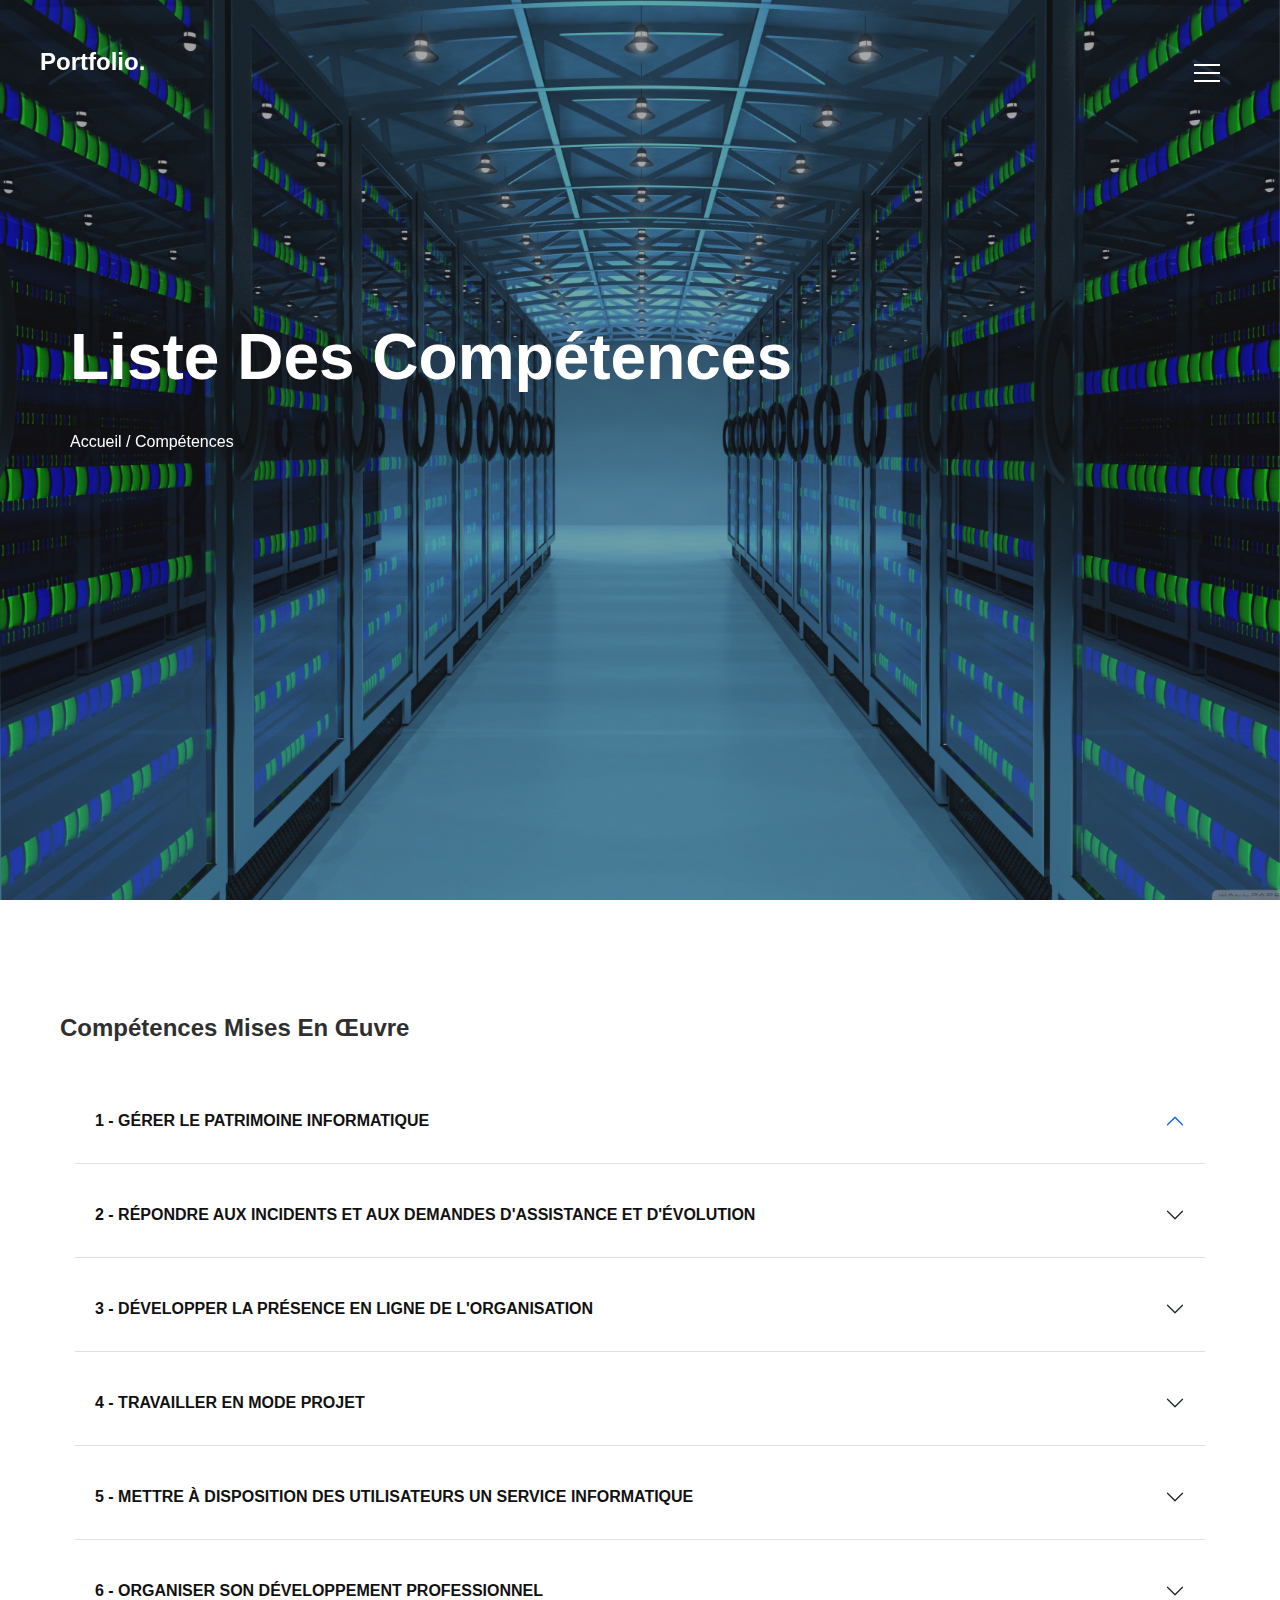
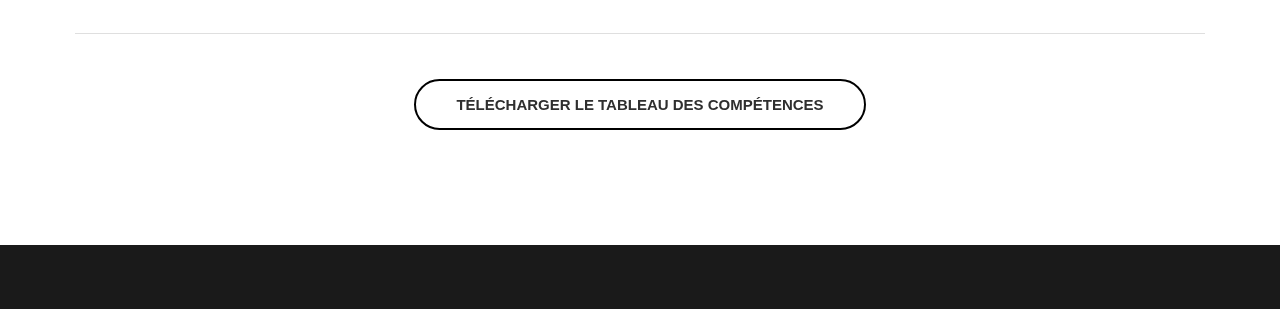
==== competences.html @ 285262eb "dernier ajout" ====
<!DOCTYPE html>
<html>
<head>
	<title>Compétences</title>
	<meta charset="utf-8">
    <meta http-equiv="X-UA-Compatible" content="IE=edge">
    <meta name="viewport" content="width=device-width, initial-scale=1.0">
    <meta name="format-detection" content="telephone=no">
    <meta name="apple-mobile-web-app-capable" content="yes">
    <meta name="author" content="">
    <meta name="keywords" content="">
    <meta name="description" content="">
	
    <link rel="stylesheet" type="text/css" href="css/normalize.css">
	<link rel="stylesheet" type="text/css" href="icomoon/icomoon.css">
	<link rel="stylesheet" type="text/css" href="fonts/fonts.css">
    <link rel="stylesheet" type="text/css" href="css/vendor.css">
    <link rel="stylesheet" type="text/css" href="style.css">
</head>
<body>

<div id="overlayer">
	<span class="loader">
	  <span class="loader-inner"></span>
	</span>
</div>

<div class="nav nav-overlay">
	<div class="nav__content">
		<ul class="nav__list">
			<li class="nav__list-item"><a href="#" class="hover-target">Accueil</a></li>
			<li class="nav__list-item active-nav"><a href="competences.html" class="hover-target">Compétences</a></li>
			<!--<li class="nav__list-item"><a href="blog.html" class="hover-target">Blog</a></li>
			<li class="nav__list-item"><a href="single-post.html" class="hover-target">Single Post</a></li>
			<li class="nav__list-item"><a href="contact.html" class="hover-target">Contact us</a></li>-->
		</ul>
	</div>
</div>

<header id="header">
	<div class="header-wrap" data-aos="fade">
		<div class="main-logo">
			<a href="index.html">Portfolio.</a>
		</div><!--main-logo-->

		<nav id="navbar">
			<input id="menu-toggle" type="checkbox" />
			<label class="menu-btn" for="menu-toggle">
			<span></span>
			</label>
		</nav>	

	</div><!--header-wrap-->
</header>

<section class="hero-section jarallax">	
	<img src="images/serveur_background_accueil.jpg" class="jarallax-img">
	<div class="hero-content padding-xlarge">
		<div class="container">
			<div class="row">
				<div class="col-md-12">			
					<h1 class="page-title">Liste des compétences</h1>
					<div class="breadcrumbs">
						<span class="item"><a href="index.html">Accueil /</a></span>
						<span class="item">Compétences</span>
					</div>
				</div>
			</div>
		</div>
	</div>
</section>


<br>
<br>
<br>

<section>
	<div class="container">
		
		<div class="row">
			<div class="col">
				<h2>Compétences mises en œuvre</h2>
			</div>
		</div>

		
			<div class="col">

				<div class="accordion" id="accordionExample">
				  <div class="accordion-item">
				    <h2 class="accordion-header" id="headingOne">
				      <button class="accordion-button" type="button" data-bs-toggle="collapse" data-bs-target="#collapseOne" aria-expanded="false" aria-controls="collapseOne">
				        1 - Gérer le patrimoine informatique
				      </button>
				    </h2>
				    <div id="collapseOne" class="accordion-collapse collapse" aria-labelledby="headingOne">
				      <div class="accordion-body">
				        <strong>This is the first item's accordion body.</strong> It is shown by default, until the collapse plugin adds the appropriate classes that we use to style each element. These classes control the overall appearance, as well as the showing and hiding via CSS transitions. You can modify any of this with custom CSS or overriding our default variables. It's also worth noting that just about any HTML can go within the <code>.accordion-body</code>, though the transition does limit overflow.
				      </div>
				    </div>
				  </div>



				  <div class="accordion-item">
				    <h2 class="accordion-header" id="headingTwo">
				      <button class="accordion-button collapsed" type="button" data-bs-toggle="collapse" data-bs-target="#collapseTwo" aria-expanded="false" aria-controls="collapseTwo">
				        2 - Répondre aux incidents et aux demandes d'assistance et d'évolution
				      </button>
				    </h2>
				    <div id="collapseTwo" class="accordion-collapse collapse" aria-labelledby="headingTwo">
				      <div class="accordion-body">
				        <strong>This is the second item's accordion body.</strong> It is hidden by default, until the collapse plugin adds the appropriate classes that we use to style each element. These classes control the overall appearance, as well as the showing and hiding via CSS transitions. You can modify any of this with custom CSS or overriding our default variables. It's also worth noting that just about any HTML can go within the <code>.accordion-body</code>, though the transition does limit overflow.
				      </div>
				    </div>
				  </div>



				  <div class="accordion-item">
				    <h2 class="accordion-header" id="headingThree">
				      <button class="accordion-button collapsed" type="button" data-bs-toggle="collapse" data-bs-target="#collapseThree" aria-expanded="false" aria-controls="collapseThree">
				        3 - Développer la présence en ligne de l'organisation
				      </button>
				    </h2>
				    <div id="collapseThree" class="accordion-collapse collapse" aria-labelledby="headingThree">
				      <div class="accordion-body">
				        <strong>This is the third item's accordion body.</strong> It is hidden by default, until the collapse plugin adds the appropriate classes that we use to style each element. These classes control the overall appearance, as well as the showing and hiding via CSS transitions. You can modify any of this with custom CSS or overriding our default variables. It's also worth noting that just about any HTML can go within the <code>.accordion-body</code>, though the transition does limit overflow.
				      </div>
				    </div>
				  </div>


				  <div class="accordion-item">
				    <h2 class="accordion-header" id="headingFour">
				      <button class="accordion-button collapsed" type="button" data-bs-toggle="collapse" data-bs-target="#collapseFour" aria-expanded="false" aria-controls="collapseThree">
				        4 - Travailler en mode projet
				      </button>
				    </h2>
				    <div id="collapseFour" class="accordion-collapse collapse" aria-labelledby="headingFour">
				      <div class="accordion-body">
				        <strong>This is the third item's accordion body.</strong> It is hidden by default, until the collapse plugin adds the appropriate classes that we use to style each element. These classes control the overall appearance, as well as the showing and hiding via CSS transitions. You can modify any of this with custom CSS or overriding our default variables. It's also worth noting that just about any HTML can go within the <code>.accordion-body</code>, though the transition does limit overflow.
				      </div>
				    </div>
				  </div>


				  <div class="accordion-item">
				    <h2 class="accordion-header" id="headingFive">
				      <button class="accordion-button collapsed" type="button" data-bs-toggle="collapse" data-bs-target="#collapseFive" aria-expanded="false" aria-controls="collapseThree">
				        5 - Mettre à disposition des utilisateurs un service informatique
				      </button>
				    </h2>
				    <div id="collapseFive" class="accordion-collapse collapse" aria-labelledby="headingFive">
				      <div class="accordion-body">
				        <strong>This is the third item's accordion body.</strong> It is hidden by default, until the collapse plugin adds the appropriate classes that we use to style each element. These classes control the overall appearance, as well as the showing and hiding via CSS transitions. You can modify any of this with custom CSS or overriding our default variables. It's also worth noting that just about any HTML can go within the <code>.accordion-body</code>, though the transition does limit overflow.
				      </div>
				    </div>
				  </div>


				  <div class="accordion-item">
				    <h2 class="accordion-header" id="headingSix">
				      <button class="accordion-button collapsed" type="button" data-bs-toggle="collapse" data-bs-target="#collapseSix" aria-expanded="false" aria-controls="collapseThree">
				        6 - Organiser son développement professionnel
				      </button>
				    </h2>
				    <div id="collapseSix" class="accordion-collapse collapse" aria-labelledby="headingSix">
				      <div class="accordion-body">
						<img src="images/cv_example.png" id="img_cv">
				        <a href="https://drive.google.com/file/d/1sajQvlNUaDb-8VjccD_Vbi6Smx7QDa6U/view?usp=sharing" class="btn btn-outline-dark" id="bouton">Télécharger mon cv !</a>
					</div>
				    </div>
				  </div>
				  <div class="bouton_dl_tableau">

					<a href="https://drive.google.com/file/d/1rAIfqJoJOE31QlSceVh4FdsAQ4vWt7o1/view?usp=sharing" class="btn btn-outline-dark" id="bouton">Télécharger le Tableau des compétences</a>

				  </div>
				  
				</div>
			</div>	
	</div>
</section>


<br>
<br>
<br>
<br>



<div id="footer-bottom" class="padding-medium no-padding-bottom">

</div>

</div> 

	<script src="js/jquery-1.11.0.min.js"></script>
	<script type="text/javascript" src="js/plugins.js"></script>
	<script type="text/javascript" src="js/script.js"></script>

	</body>
</html>
---- icomoon/icomoon.css ----
@font-face {
  font-family: 'icomoon';
  src:  url('fonts/icomoon.eot?4tbogh');
  src:  url('fonts/icomoon.eot?4tbogh#iefix') format('embedded-opentype'),
    url('fonts/icomoon.ttf?4tbogh') format('truetype'),
    url('fonts/icomoon.woff?4tbogh') format('woff'),
    url('fonts/icomoon.svg?4tbogh#icomoon') format('svg');
  font-weight: normal;
  font-style: normal;
  font-display: block;
}

[class^="icon-"], [class*=" icon-"] {
  /* use !important to prevent issues with browser extensions that change fonts */
  font-family: 'icomoon' !important;
  speak: never;
  font-style: normal;
  font-weight: normal;
  font-variant: normal;
  text-transform: none;
  line-height: 1;

  /* Better Font Rendering =========== */
  -webkit-font-smoothing: antialiased;
  -moz-osx-font-smoothing: grayscale;
}

.icon-twitter:before {
  content: "\f099";
}
.icon-facebook:before {
  content: "\f09a";
}
.icon-facebook-f:before {
  content: "\f09a";
}
.icon-youtube-play:before {
  content: "\f16a";
}
.icon-behance-square:before {
  content: "\f1b5";
}
.icon-pinterest-p:before {
  content: "\f231";
}
.icon-forward:before {
  content: "\e900";
}
.icon-chevron-thin-left:before {
  content: "\e902";
}
.icon-chevron-thin-right:before {
  content: "\e903";
}
.icon-arrow-thin-right:before {
  content: "\e901";
}
.icon-quotes-left:before {
  content: "\e977";
}
.icon-quotes-right:before {
  content: "\e978";
}
---- fonts/fonts.css ----
/*! Generated by Font Squirrel (https://www.fontsquirrel.com) on July 22, 2021 */



@font-face {
    font-family: 'futura';
    src: url('futura_bold_font-webfont.woff2') format('woff2'),
         url('futura_bold_font-webfont.woff') format('woff'),
         url('futura_bold_font-webfont.ttf') format('truetype');
    font-weight: bold;
    font-style: normal;

}




@font-face {
    font-family: 'futura';
    src: url('futura_bold_italic_font-webfont.woff2') format('woff2'),
         url('futura_bold_italic_font-webfont.woff') format('woff'),
         url('futura_bold_italic_font-webfont.ttf') format('truetype');
    font-weight: bold;
    font-style: italic;

}




@font-face {
    font-family: 'futura';
    src: url('futura_book_font-webfont.woff2') format('woff2'),
         url('futura_book_font-webfont.woff') format('woff'),
         url('futura_book_font-webfont.ttf') format('truetype');
    font-weight: normal;
    font-style: normal;

}




@font-face {
    font-family: 'futura';
    src: url('futura_book_italic_font-webfont.woff2') format('woff2'),
         url('futura_book_italic_font-webfont.woff') format('woff'),
         url('futura_book_italic_font-webfont.ttf') format('truetype');
    font-weight: normal;
    font-style: italic;

}




@font-face {
    font-family: 'futura';
    src: url('futura_extra_black_font-webfont.woff2') format('woff2'),
         url('futura_extra_black_font-webfont.woff') format('woff'),
         url('futura_extra_black_font-webfont.ttf') format('truetype');
    font-weight: normal;
    font-style: normal;

}




@font-face {
    font-family: 'futura';
    src: url('futura_heavy_font-webfont.woff2') format('woff2'),
         url('futura_heavy_font-webfont.woff') format('woff'),
         url('futura_heavy_font-webfont.ttf') format('truetype');
    font-weight: normal;
    font-style: normal;

}




@font-face {
    font-family: 'futura';
    src: url('futura_heavy_italic_font-webfont.woff2') format('woff2'),
         url('futura_heavy_italic_font-webfont.woff') format('woff'),
         url('futura_heavy_italic_font-webfont.ttf') format('truetype');
    font-weight: normal;
    font-style: italic;

}




@font-face {
    font-family: 'futura';
    src: url('futura_light_bt-webfont.woff2') format('woff2'),
         url('futura_light_bt-webfont.woff') format('woff'),
         url('futura_light_bt-webfont.ttf') format('truetype');
    font-weight: normal;
    font-style: normal;

}




@font-face {
    font-family: 'futura';
    src: url('futura_light_font-webfont.woff2') format('woff2'),
         url('futura_light_font-webfont.woff') format('woff'),
         url('futura_light_font-webfont.ttf') format('truetype');
    font-weight: normal;
    font-style: normal;

}




@font-face {
    font-family: 'futura';
    src: url('futura_light_italic_font-webfont.woff2') format('woff2'),
         url('futura_light_italic_font-webfont.woff') format('woff'),
         url('futura_light_italic_font-webfont.ttf') format('truetype');
    font-weight: normal;
    font-style: italic;

}




@font-face {
    font-family: 'futura';
    src: url('futura_medium_bt-webfont.woff2') format('woff2'),
         url('futura_medium_bt-webfont.woff') format('woff'),
         url('futura_medium_bt-webfont.ttf') format('truetype');
    font-weight: normal;
    font-style: normal;

}




@font-face {
    font-family: 'futura';
    src: url('futura_medium_condensed_bt-webfont.woff2') format('woff2'),
         url('futura_medium_condensed_bt-webfont.woff') format('woff'),
         url('futura_medium_condensed_bt-webfont.ttf') format('truetype');
    font-weight: normal;
    font-style: normal;

}
---- style.css ----
/*
Theme Name: Portfolio
Theme URI: https://templatesjungle.com/
Author: TemplatesJungle
Author URI: https://templatesjungle.com/
Description: Portfolio is specially designed HTML CSS template.
Version: 1.1
*/

/*--------------------------------------------------------------
This is main CSS file that contains custom style rules used in this template
--------------------------------------------------------------*/

/*------------------------------------*\
    Table of contents
\*------------------------------------*/

/*------------------------------------------------

CSS STRUCTURE:

1. VARIABLES

2. GENERAL TYPOGRAPHY
  2.1 General Styles
  2.2 Floating & Alignment
  2.3 Forms
  2.4 Lists
  2.5 Code
  2.6 Tables
  2.7 Spacing
  2.8 Utilities
  2.9 Misc
  2.10 Buttons
    - Button Sizes
    - Button Shapes
    - Button Color Scheme
    - Button Aligns
  2.11 Images
    - Image Hover Effects
  2.12 Section
    - Hero Section
    - Section Title
    - Section Paddings
    - Section Margins
    - Section Bg Colors
    - Content colors


3. EXTENDED TYPOGRAPHY
  3.1 Blockquote / Pullquote
  3.2 Dropcap
  3.3 Text Highlights

4. CONTENT ELEMENTS
  4.1 Tabs
  4.2 Accordions
  4.3 Member Grid
  4.4 Product Grid

5. BLOG STYLES
  5.1 Blog Single Post
  5.2 About Author
  5.3 Comments List
  5.4 Comments Form

6. Grid Layout

6. SITE STRUCTURE
  6.1 Preloader
  6.2 Header
    - Logo
    - Header Menu
    - Nav Sidebar
  6.3 Billboard
  6.4 About Me Section
  6.5 Portfolio Section
  6.6 Quotation Section
  6.7 Achievement Section
  6.8 Post Grid Section
  6.9 Testimonials Section
  6.10 Footer
    - Footer Top
    - Footer Bottom
  

7. THIRD PARTY COMPONENTS
  7.1 parallax section
  7.2 Blog Page
  7.3 Page Navigation



/*--------------------------------------------------------------
/** 1. VARIABLES
--------------------------------------------------------------*/
:root {
    /* widths for rows and containers
     */
    --header-height       : 160px;
    --header-height-min   : 80px;
}
/* on mobile devices below 600px
 */
@media screen and (max-width: 600px) {
    :root {
        --header-height : 100px;
        --header-height-min   : 80px;
    }
}
/* Theme Colors */
:root {
    --accent-color       : #111;
    --secondary-color    : #C5A992;
    --dark-color         : #2f2f2f;
    --grey-color         : #F8F8F8;
    --heading-color      : #111;
    --body-text-color    : #b0b0b0;
    --light-heading-color   : #fff;
    --light-background-color   : #fff;
    --light-text-color   : #afafaf;
    --bg-text-color      : #f1f1f1;
    --dark-text-color    : #2f2f2f;
}
/* Fonts */
:root {
    --body-font           : "Manrope", sans-serif;
    --heading-font        : 'Montserrat', sans-serif;
    --secondary-font      : "Playfair Display", Georgia, serif;
}


/*----------------------------------------------*/
/* 2 GENERAL TYPOGRAPHY */
/*----------------------------------------------*/

/* 2.1 General Styles
/*----------------------------------------------*/
*, *::before, *::after {
  -webkit-box-sizing: border-box;
  -moz-box-sizing: border-box;
  box-sizing: border-box;
}
html {
  box-sizing: border-box;
}
body {
  font-family: var(--body-font);
  font-size: 16px;
  line-height: 1.8;
  color: var(--body-text-color);
}
body.no-scroll {
    overflow: hidden;
}
a {
  color: var(--accent-color);
  text-decoration: none;
  transition: 0.3s color ease-out;
}
a:hover {
  text-decoration: none;
}
ul, ol {
  margin-top: 0;
  margin-bottom: 10px;
  margin-left: 0;
}
ul ul,
ol ul,
ul ol,
ol ol {
  margin-top: 5px;
  margin-bottom: 0;
}
ul li, ol li {
  margin-bottom: 5px;
  outline: 0;
}
ul li.active a{
  color: #daa556;
}
ul li:last-child,
ol li:last-child {
  margin-bottom: 0;
}
dl {
  margin-top: 0;
  margin-bottom: 2rem;
}
dt,
dd {
  line-height: 1.42857143;
}
dt {
  font-weight: bold;
}
dd {
  margin-left: 0;
}
button, input, select, textarea {
  font-family: inherit;
  font-size: inherit;
  line-height: inherit;
  outline: 0;
}
figure {
  margin: 0;
}
img {
  display: inline-block;
  border: 0;
  max-width: 100%;
  height: auto;
  vertical-align: middle;
}
::selection {
  background: rgba(0,0,0,0.8);
  color: #fff;
  text-shadow: none;
}
::-moz-selection {
  background: rgba(0,0,0,0.8);
  color: #fff;
  text-shadow: none;
}

/* image align */
figure.align-right {
  margin: 30px 0 30px 30px;
}

/* Typography */
/*----------------------------------------------*/

h1, .h1, h2, .h2, h3, .h3, h4, .h4, h5, .h5, h6, .h6 {
  line-height: 1.2;
  color: var(--dark-color);
}
h1.light, .h1, h2.light, .h2, h3.light, .h3, h4.light, .h4, h5.light, .h5, h6.light, .h6 {
  color: #fff;
}
h1, h2, h3 {
  margin: 25px 0;
  text-transform: capitalize;
}
h5, h6 {
  letter-spacing: 1px;
}
h1, .h1 {
  font-size: 2.5em;
  line-height: 1.4;
}
h2, .h2 {
  font-size: 1.5em;
  line-height: 1.4;
}
h3, .h3 {
  font-size: 1.4em;
  line-height: 1.4;
}
h4, .h4 {
  font-size: 1.1em;
  line-height: 1.4;
}
h5, .h5 {
  font-size: .83em;
  line-height: 1.25;
}
h6, .h6 {
  font-size: .67em;
  line-height: 1.1;
}
h1 a, h2 a, h3 a, h4 a, h5 a, h6 a {
  font-weight: inherit;
  color: inherit;
  text-decoration: none;
}
p {
   margin: 0 0 20px 0;
}
p:empty {
  display: none;
}
small {
  font-size: 85%;
}
mark {
  background-color: var(--grey-color);
  padding: 0.28rem;
}
dfn, cite, em, i {
  font-style: italic;
}
code, kbd, var {
  font-size: 14px;
}
code {
  background-color:  var(--grey-color);
}
abbr {
  border-bottom: 0.1px dotted #666;
  cursor: help;
}
::placeholder {
    color: #999;
}

/*----------------------------------------------*/
/* 2.1 Floating & Alignment */
/*----------------------------------------------*/

.align-left {
  float: left;
  text-align: left;
}
.align-right {
  float: right;
  text-align: right;
}
.align-center {
  display: block;
  margin-left: auto;
  margin-right: auto;
  text-align: center;
}
/**::after,*/
.container::after,
.row::after,
.clearfix::after {
  display: block;
  clear: both;
  content: "";
}

/** Text Align
--------------------------------------------------------------*/

.text-left {
  text-align: left;
}
.text-right {
  text-align: right;
}
.text-center {
  text-align: center;
}
.text-justify {
  text-align: justify;
}
.text-nowrap {
  white-space: nowrap;
}
.text-lead {
  font-size: 120%;
  line-height: 1.7em;
}
.text-lead strong {
  font-size: 115%;
  font-weight: 500;
}
.text-muted {
  color: var(--secondary-color);
}
.text-pri {
  color: var(--grey-color);
}
.text-hide {
  font: 0/0 a;
  color: transparent;
  text-shadow: none;
  background-color: transparent;
  border: 0;
}

/*------------------------------------------------
/* 2.3 Forms
–––––––––––––––––––––––––––––––––––––––––––––––––– */
input[type="email"],
input[type="number"],
input[type="search"],
input[type="text"],
input[type="tel"],
input[type="url"],
input[type="password"],
textarea,
select {
  height: 38px;
  padding: 6px 10px; /* The 6px vertically centers text on FF, ignored by Webkit */
  background-color: var(--light-background-color);
  border: 1px solid #D1D1D1;
  border-radius: 4px;
  box-shadow: none;
  box-sizing: border-box; }
/* Removes awkward default styles on some inputs for iOS */
input[type="email"],
input[type="number"],
input[type="search"],
input[type="text"],
input[type="tel"],
input[type="url"],
input[type="password"],
textarea {
  -webkit-appearance: none;
     -moz-appearance: none;
          appearance: none; }
textarea {
  min-height: 65px;
  padding-top: 6px;
  padding-bottom: 6px; }
input[type="email"]:focus,
input[type="number"]:focus,
input[type="search"]:focus,
input[type="text"]:focus,
input[type="tel"]:focus,
input[type="url"]:focus,
input[type="password"]:focus,
textarea:focus,
select:focus {
  border: 1px solid var(--grey-color);
  outline: 0; }
label,
legend {
  display: block;
  margin-bottom: .5rem;
  font-weight: 600; 
}
fieldset {
  padding: 0;
  border-width: 0; 
}
input[type="checkbox"],
input[type="radio"] {
  display: inline; }
label > .label-body {
  display: inline-block;
  margin-left: .5rem;
  font-weight: normal; }

/*------------------------------------------------
/* 2.4 Lists
–––––––––––––––––––––––––––––––––––––––––––––––––– */
ul {
  list-style: circle inside; }
ol {
  list-style: decimal inside; }
ol, ul {
  padding-left: 0;
  margin-top: 0; }
ul ul,
ul ol,
ol ol,
ol ul {
  margin: 1.5rem 0 1.5rem 3rem;
  font-size: 90%; }
li {
  margin-bottom: 1rem; }

/*------------------------------------------------
/* 2.5 Code
–––––––––––––––––––––––––––––––––––––––––––––––––– */
code {
  padding: .2rem .5rem;
  margin: 0 .2rem;
  font-size: 90%;
  white-space: nowrap;
  background: var(--grey-color);
  border: 1px solid var(--grey-color);
  border-radius: 4px; }
pre > code {
  display: block;
  padding: 1rem 1.5rem;
  white-space: pre; }

/*------------------------------------------------
/* 2.6 Tables
–––––––––––––––––––––––––––––––––––––––––––––––––– */
th,
td {
  padding: 12px 15px;
  text-align: left;
  border-bottom: 1px solid var(--grey-color); }
th:first-child,
td:first-child {
  padding-left: 0; }
th:last-child,
td:last-child {
  padding-right: 0; }

/*------------------------------------------------
/* 2.7 Spacing
–––––––––––––––––––––––––––––––––––––––––––––––––– */
button,
.button {
  margin-bottom: 1rem; }
input,
textarea,
select,
fieldset {
  margin-bottom: 1.5rem; }
pre,
blockquote,
dl,
figure,
table,
p,
ul,
ol,
form {
  margin-bottom: 2.5rem; }

/*------------------------------------------------
/* 2.8 Utilities
–––––––––––––––––––––––––––––––––––––––––––––––––– */
.u-full-width {
  width: 100%;
  box-sizing: border-box; 
}
.u-max-full-width {
  max-width: 100%;
  box-sizing: border-box; 
}
.u-pull-right {
  float: right; 
}
.u-pull-left {
  float: left; 
}
.list-icon i {
  margin-right: 10px;
}
.list-unstyled {
  list-style: none;
}
.txt-fx .letter {
  opacity: 0;
}
.text-uppercase {
  text-transform: uppercase;
}
/* display flex utilities */
.d-flex {
  display: -ms-flexbox !important;
  display: flex !important;
}
.justify-content-between {
  -ms-flex-pack: justify !important;
  justify-content: space-between !important;
}
.align-items-center {
  -ms-flex-align: center !important;
  align-items: center !important;
}
.flex-wrap {
  -ms-flex-wrap: wrap !important;
  flex-wrap: wrap !important;
}
/* disable selction in section title */
.noselect {
  -webkit-touch-callout: none; /* iOS Safari */
    -webkit-user-select: none; /* Safari */
     -khtml-user-select: none; /* Konqueror HTML */
       -moz-user-select: none; /* Old versions of Firefox */
        -ms-user-select: none; /* Internet Explorer/Edge */
            user-select: none; /* Non-prefixed version, currently
                                  supported by Chrome, Edge, Opera and Firefox */
}
/*------------------------------------------------
/* 2.9 Misc
–––––––––––––––––––––––––––––––––––––––––––––––––– */
hr {
  margin-top: 3rem;
  margin-bottom: 3.5rem;
  border-width: 0;
  border-top: 1px solid #E1E1E1; }

/*--------------------------------------------------------------
/** 2.10 Buttons
--------------------------------------------------------------*/
a.btn,
input[type="button"],
input[type="submit"],
input[type="reset"],
input[type="file"],
button {
  background-image: none;
  background: var(--accent-color);
  text-decoration: none !important;
  display: inline-block;
  position: relative;
  border: 2px solid transparent;
  border-radius: 0;
  padding: 0.75em 1.5em;
  margin-top: 15px;
  font-size: 15px;
  font-weight: bold;
  line-height: normal;
  text-align: center;
  text-transform: uppercase;
  color: #fff;
  z-index: 1;
  cursor: pointer;
  white-space: nowrap;
  vertical-align: middle;
  -webkit-transition: all 0.3s ease-in;
  transition: all 0.3s ease-in;
  -ms-touch-action: manipulation;
  touch-action: manipulation;
  -webkit-user-select: none;
  -moz-user-select: none;
  -ms-user-select: none;
  user-select: none;
}
.btn:hover,
.btn:focus,
input[type="button"]:focus,
input[type="button"]:hover,
input[type="submit"]:focus,
input[type="submit"]:hover,
input[type="reset"]:focus,
input[type="reset"]:hover,
input[type="file"]:focus,
input[type="file"]:hover,
button:focus,
button:hover {
  text-decoration: none;
  outline: 0;
}
.light .btn:hover {
  color: #fff;
}
.btn:last-child {
  margin-right: 0;
}
.btn:active,
.btn.btn-outline-light:active,
.btn.btn-outline-dark:active,
.btn.btn-outline-accent:active,
input[type="button"]:active,
input[type="submit"]:active,
input[type="reset"]:active,
input[type="file"]:active,
button:active {
  outline: 0;
  background-image: none;
  -webkit-box-shadow: inset 0 1px 3px rgba(0, 0, 0, 0.3);
  box-shadow: inset 0 1px 3px rgba(0, 0, 0, 0.3);
}
.btn.disabled,
.btn[disabled],
fieldset[disabled] .btn {
  cursor: not-allowed;
  opacity: 0.65;
  box-shadow: none;
}
a.btn.disabled,
fieldset[disabled] a.btn {
  pointer-events: none;
}

/* - Button Sizes
------------------------------------------------------------- */
.btn.btn-small {
  padding: 0.325em 1.7em;
  font-size: 0.65em;
}
.btn.btn-medium {
  padding: 0.5em 1.75em;
  font-size: 0.75em;
}
.btn.btn-large {
  padding: 1em 2.5em;
}
.btn.btn-xlarge {
  padding: 1.5em 2.7em;
  font-size: 0.9em;
}
.btn.btn-image {
  background-color: transparent;
  padding: 0;
  max-height: 50px;
}
.btn.btn-image img {
  max-height: 50px;
}

/* - Button Shapes
------------------------------------------------------------- */
.btn.btn-rounded,
.btn.btn-rounded::after {
  border-radius: 4px;
}
.btn.btn-pill,
.btn.btn-pill::after {
  border-radius: 2em;
}
/* button outline */
.btn.btn-outline-dark,
.btn.btn-outline-light,
.btn.btn-outline-accent {
  background: transparent;
  text-shadow: none;
  box-shadow: none;
}
.btn.btn-outline-dark:hover::after,
.btn.btn-outline-light:hover::after {
  background-color: transparent;
}
.btn.btn-outline-dark {
  border-color: rgba(0,0,0,1);
  color: var(--dark-color);
}
.btn.btn-outline-dark:hover {
  background: var(--dark-color);
  border-color: var(--dark-color);
  color: #fff;
}
.btn.btn-outline-light {
  border-color: rgba(255,255,255,0.5);
  color: #fff;
}
.btn.btn-outline-light:hover {
  background: rgba(255,255,255,.045);
  background: #fff;
  border-color: #fff;
  color: var(--dark-color);
}
.btn.btn-outline-accent {
  background: transparent;
  border-color: var(--accent-color);
  color: var(--accent-color);
}
.btn.btn-outline-accent:hover {
  border-color: var(--dark-color);
  color: var(--dark-color) !important;
}
.btn.btn-full {
  display: block;
  margin: .85em 0;
  width: 100%;
  text-align: center;
}

/* button with line */
.btn-with-icon {
  color: #fff;
  position: relative;
}
.btn-with-icon:after {
  content: "\e900";
  font-family: "icomoon";
  position: absolute;
  top: 17px;
  right: -16px;
  width: 50%;
  z-index: 9;
  transition: 0.3s ease-out;
}
.btn-with-icon:hover {
  color: #fff;
}
.btn-with-icon:hover:after {
  width: 30%;
  right: -41px;
}

/* - Buttons Color Scheme
------------------------------------------------------------- */
.btn.btn-common {
  background: var(--accent-color);
  color: #fff;
}
.btn.btn-common:hover {
  background: #151515;
  color: #fff;
}
.btn.btn-accent {
  color: #fff;
  background-color: var(--accent-color);
}
.btn.btn-accent:hover {
  color: #ffffff !important;
  background-color: #121212;
}
.btn.btn-gray,
.btn.btn-grey {
  background: #9e9e9e;
  color: #fff;
}
.btn.btn-black {
  background: #111;
  color: #fff;
}
.btn.btn-black:hover {
  background-color: var(--light-background-color);
  color: #121212;
}

/* - Buttons Aligns
------------------------------------------------------------- */
.btn-left{
  text-align: left;
  display: block;
}
.btn-center{
  text-align: center;
  display: block;
}
.btn-right{
  text-align: right;
  display: block;
}


/*----------------------------------------------*/
/* 2.11 Images */
/*----------------------------------------------*/

/* Image hover Effects */
.image-hvr-effect {
  display: flex;
  overflow: hidden;
}
.image-hvr-effect img.post-image {
  transform: scale(1.1);
  will-change: transform;
  transition: transform 0.35s cubic-bezier(0.25, 0.46, 0.45, 0.94);
  z-index: 0;
}
.image-hvr-effect:hover img.post-image {
  transform: scale(1);
}


/*----------------------------------------------*/
/* 2.12 Section */
/*----------------------------------------------*/
/* Hero section
/*----------------------------------------------*/
.hero-section .hero-content {
    padding-top: 18em;
    padding-bottom: 10em;
    display: flex;
    align-items: center;
}
.hero-section {
    position: relative;
    color: #fff;
}
.hero-section::after {
    content: '';
    position: absolute;
    width: 100%;
    height: 100%;
    top: 0;
    left: 0;
    background: rgba(39,39,39,0.4);
    z-index: -1;
}
.hero-section,
.hero-section h1,
.hero-section a,
.hero-section a:hover {
    color: #fff;
}
.hero-section h1 {
    font-size: 4em;
}

@media only screen and (max-width: 768px) {
  .hero-section h1 {
      font-size: 2em;
  }
  .hero-section .hero-content {
      padding-top: 12em;
      padding-bottom: 6em;
  }
}


/*--- Section Title
-----------------------------------------------*/
.section-header {
    position: relative;
}
.section-header .title {
    position: absolute;
    width: 100%;
    height: 100%;
    display: flex;
    justify-content: center;
    align-items: center;
}
.section-header .title>span {
    border: 1px solid #f8f8f8;
    padding: 5px 10px;
    background: #fff;
    letter-spacing: 2px;
    text-transform: capitalize;
}
.section-header.dark .title>span {
    border: 1px solid #111;
    background: #111;
    color: #fff;
}
.section-title {
    font-family: var(--body-font);
    font-size: 7em;
    line-height: 1;
    font-weight: 300;
    color: var(--bg-text-color);
}
.section-title.dark {
    color: #303030;
}
.section-title.grey {
    color: #333;
}
.section-title.light {
    color: #fff;
}

@media screen and (max-width: 700px){
  .section-title {
      font-size: 5em;
  }
}


/* - Section Padding
--------------------------------------------------------------*/
.padding-xsmall {
  padding-top: 0.5em;
  padding-bottom: 0.5em;
}
.padding-small {
  padding-top: 2em;
  padding-bottom: 2em;
}
.padding-medium {
  padding-top: 4em;
  padding-bottom: 4em;
}
.padding-large {
  padding-top: 7em;
  padding-bottom: 7em;
}
.padding-xlarge {
  padding-top: 9.5em;
  padding-bottom: 9.5em;
}
.padding-2xlarge {
  padding-top: 15em;
  padding-bottom: 15em;
}

@media only screen and (max-width: 768px) {
  .padding-small,
  .padding-medium,
  .padding-large,
  .padding-xlarge {
    padding-top: 2em;
    padding-bottom: 2em;
  }
}

/* no padding */
.no-padding-bottom {
  padding-bottom: 0 !important;
}
.no-padding-top {
  padding-top: 0 !important;
}

/* - Section margin
--------------------------------------------------------------*/
.margin-small {
  margin-top: 3em;
  margin-bottom: 3em;
}
.margin-medium {
  margin-top: 4.5em;
  margin-bottom: 4.5em;
}
.margin-large {
  margin-top: 6em;
  margin-bottom: 6em;
}
.margin-xlarge {
  margin-top: 7.5em;
  margin-bottom: 7.5em;
}

@media only screen and (max-width: 768px) {
  .margin-small,
  .margin-medium,
  .margin-large,
  .margin-xlarge {
    margin-top: 1em;
    margin-bottom: 1em;
  }
}

/* - Section bg colors
--------------------------------------------------------------*/
.bg-grey {
  background: #f1f1f1;
}

/* - Content colors
--------------------------------------------------------------*/
.content-light h1, .content-light h2, .content-light h3, .content-light h4, .content-light h5, .content-light h6 {
  color: var(--light-heading-color);
}
.content-light a,
.content-light {
  color: var(--light-text-color);
}
.content-light a:hover {
  color: var(--light-text-color);
}
.content-light h1, .content-light h2, .content-light h3, .content-light h4, .content-light h5, .content-light h6 {
  color: var(--light-heading-color);
}
.content-light a,
.content-light {
  color: var(--light-text-color);
}
.content-light a:hover {
  color: var(--light-text-color);
}


/*====================================================================*/
/* 3. EXTENDED TYPOGRAPHY */
/*====================================================================*/
/*----------------------------------------------*/
/* 3.1 Blockquote /Pullquote */
/*----------------------------------------------*/
.single-post .content p:first-child,
.quote blockquote, blockquote,
.single-post .content blockquote p,
.pullquote-right, .pullquote-left {
  font-size: 24px;
  line-height: 1.4em;
  margin: 0 0 30px;
  padding: 0;
  color: #727272;
  font-style: italic;
}
.pullquote-right, .pullquote-left {
  width: 40%;
} 
blockquote cite {
  display: block;
  font-size: 0.8em;
  margin-top: 20px;
  font-style: italic;
}
.pullquote-left {
  float: left;
  margin: 20px 20px 20px 0;
} 
.pullquote-right {
  float: right;
  margin: 20px 0 20px 20px;
}
  
/*----------------------------------------------*/
/* 3.2 Dropcap */
/*----------------------------------------------*/
.dropcap {
  display: inline-block; 
  margin: 20px;
  font-size: 4em;
  font-weight: bolder;
  text-transform: uppercase;
  text-align: center;
  color: #111;
} 
.dropcap.colored {
  color: #2bcaae;
}

/*----------------------------------------------*/
/* 3.3 Text Highlights */
/*----------------------------------------------*/
.highlight {
  background: var(--accent-color);
  color: #fff;
  padding: 1px 5px;
}
.highlight.light {
  background: #ffff99;
  color: #101010;
} 
.highlight.dark { background: #333; }

.colored { color: #2bcaae !important; }


/*====================================================================*/
/* 4. CONTENT ELEMENTS */
/*====================================================================*/

/*--------------------------------------------------------------
/** 4.1 General Tabs
--------------------------------------------------------------*/
.nav {
  display: flex;
  flex-wrap: wrap;
  padding-left: 0;
  margin-bottom: 0;
  list-style: none;
}

.nav-link {
  display: block;
  padding: 0.5rem 1rem;
  text-decoration: none;
  transition: color 0.15s ease-in-out, background-color 0.15s ease-in-out, border-color 0.15s ease-in-out;
}
@media (prefers-reduced-motion: reduce) {
  .nav-link {
    transition: none;
  }
}
.nav-link:hover, .nav-link:focus {
  color: var(--accent-color);
}
.nav-link.disabled {
  color: #6c757d;
  pointer-events: none;
  cursor: default;
}
.nav-tabs {
  border-bottom: 1px solid #dee2e6;
}
.nav-tabs .nav-link {
  color: #999;
  padding: 10px 30px;
  margin-bottom: -1px;
  background: none;
  border: 1px solid transparent;
  border-top-left-radius: 0.25rem;
  border-top-right-radius: 0.25rem;
}
.nav-tabs .nav-link:hover, .nav-tabs .nav-link:focus {
  border-color: #e9ecef #e9ecef #dee2e6;
  isolation: isolate;
}
.nav-tabs .nav-link.disabled {
  color: #6c757d;
  background-color: transparent;
  border-color: transparent;
}
.nav-tabs .nav-link.active,
.nav-tabs .nav-item.show .nav-link {
  color: #495057;
  background-color: #fff;
  border-color: #dee2e6 #dee2e6 #fff;
}
.nav-tabs .dropdown-menu {
  margin-top: -1px;
  border-top-left-radius: 0;
  border-top-right-radius: 0;
}

.nav-pills .nav-link {
  background: none;
  border: 0;
  border-radius: 0.25rem;
}
.nav-pills .nav-link.active,
.nav-pills .show > .nav-link {
  color: #fff;
  background-color: #0d6efd;
}

.nav-fill > .nav-link,
.nav-fill .nav-item {
  flex: 1 1 auto;
  text-align: center;
}

.nav-justified > .nav-link,
.nav-justified .nav-item {
  flex-basis: 0;
  flex-grow: 1;
  text-align: center;
}

.nav-fill .nav-item .nav-link,
.nav-justified .nav-item .nav-link {
  width: 100%;
}

.bootstrap-tabs .tab-content {
  padding: 20px 0;
}
.bootstrap-tabs .tab-content > .tab-pane {
  display: none;
}
.bootstrap-tabs .tab-content > .active {
  display: block;
}

/** 4.2 Accordions
--------------------------------------------------------------*/
.collapse:not(.show) {
  display: none;
}
.collapsing {
  height: 0;
  overflow: hidden;
  transition: height 0.35s ease;
}
@media (prefers-reduced-motion: reduce) {
  .collapsing {
    transition: none;
  }
}
.accordion-button {
  position: relative;
  display: flex;
  align-items: center;
  width: 100%;
  padding: 1rem 1.25rem;
  font-size: 1rem;
  color: var(--accent-color);
  text-align: left;
  background-color: var(--light-background-color);
  border: 0;
  border-radius: 0;
  box-shadow: none;
  overflow-anchor: none;
  transition: color 0.15s ease-in-out, background-color 0.15s ease-in-out, border-color 0.15s ease-in-out, box-shadow 0.15s ease-in-out, border-radius 0.15s ease;
}
@media (prefers-reduced-motion: reduce) {
  .accordion-button {
    transition: none;
  }
}
.accordion-button:not(.collapsed) {
  color: var(--accent-color);
}
.accordion-button:not(.collapsed)::after {
  background-image: url("data:image/svg+xml,%3csvg xmlns='http://www.w3.org/2000/svg' viewBox='0 0 16 16' fill='%230c63e4'%3e%3cpath fill-rule='evenodd' d='M1.646 4.646a.5.5 0 0 1 .708 0L8 10.293l5.646-5.647a.5.5 0 0 1 .708.708l-6 6a.5.5 0 0 1-.708 0l-6-6a.5.5 0 0 1 0-.708z'/%3e%3c/svg%3e");
  transform: rotate(-180deg);
}
.accordion-button::after {
  flex-shrink: 0;
  width: 1.25rem;
  height: 1.25rem;
  margin-left: auto;
  content: "";
  background-image: url("data:image/svg+xml,%3csvg xmlns='http://www.w3.org/2000/svg' viewBox='0 0 16 16' fill='%23212529'%3e%3cpath fill-rule='evenodd' d='M1.646 4.646a.5.5 0 0 1 .708 0L8 10.293l5.646-5.647a.5.5 0 0 1 .708.708l-6 6a.5.5 0 0 1-.708 0l-6-6a.5.5 0 0 1 0-.708z'/%3e%3c/svg%3e");
  background-repeat: no-repeat;
  background-size: 1.25rem;
  transition: transform 0.2s ease-in-out;
}
@media (prefers-reduced-motion: reduce) {
  .accordion-button::after {
    transition: none;
  }
}
.accordion-button:hover {
  z-index: 2;
}
.accordion-button:focus {
  z-index: 3;
  outline: 0;
  box-shadow: none;
}
.accordion-header {
  margin-bottom: 0;
}
.accordion-item {
  background-color: var(--light-background-color);
  border-bottom: 1px solid rgba(0, 0, 0, 0.125);
}
.accordion-body {
  padding: 1rem 1.25rem;
}

.accordion-flush .accordion-collapse {
  border-width: 0;
}
.accordion-flush .accordion-item {
  border-right: 0;
  border-left: 0;
  border-radius: 0;
}
.accordion-flush .accordion-item:first-child {
  border-top: 0;
}
.accordion-flush .accordion-item:last-child {
  border-bottom: 0;
}
.accordion-flush .accordion-item .accordion-button {
  border-radius: 0;
}

/*====================================================================*/
/* 5. BLOG STYLES */
/*====================================================================*/

/* 5.1 Blog Single Post
------------------------------------------*/
/* breadcrumbs */
.breadcrumbs span {
  display: inline-block;
}

/* 5.2 About Author
------------------------------------------*/
.author-post {
  padding-left: 30px;
}
.author-post h4 {
  font-weight: 500;
  text-transform: none;
}

/* 5.3 Comments List
------------------------------------------*/
.comment-meta span.meta-date {
  font-size: 13px;
  padding-right: 10px;
}
.comments-wrap .child-comments {
  padding-left: 50px;
}

/* 5.4 Comments Form
------------------------------------------*/
.comment-respond .comment-form {
  display: flex;
}


/*====================================================================*/
/* 5. Grid Layout */
/*====================================================================*/

.container {
    max-width: 1220px;
    padding-right: 15px;
    padding-left: 15px;
    margin-right: auto;
    margin-left: auto;
}
.row {
    display:-ms-flexbox;
    display:flex;
    -ms-flex-wrap:wrap;
    flex-wrap:wrap;
    margin-right: -15px;
    margin-left: -15px;
}


/*----------------------------------------------*/
/* 6. SITE STRUCTURE */
/*----------------------------------------------*/

/*----- 6.1 Preloader
--------------------------------------------------------------*/
*#overlayer {
  width:100%;
  height:100%;  
  position:fixed;
  z-index:20;
  background:#111;
  display: flex;
  justify-content: center;
  align-items: center;
}
.loader {
  display: inline-block;
  width: 30px;
  height: 30px;
  border: 4px solid #Fff;
  animation: loader 2s infinite ease;
}

.loader-inner {
  vertical-align: top;
  display: inline-block;
  width: 100%;
  background-color: #fff;
  animation: loader-inner 2s infinite ease-in;
}

@keyframes loader {
  0% {
    transform: rotate(0deg);
  }
  
  25% {
    transform: rotate(180deg);
  }
  
  50% {
    transform: rotate(180deg);
  }
  
  75% {
    transform: rotate(360deg);
  }
  
  100% {
    transform: rotate(360deg);
  }
}

@keyframes loader-inner {
  0% {
    height: 0%;
  }
  
  25% {
    height: 0%;
  }
  
  50% {
    height: 100%;
  }
  
  75% {
    height: 100%;
  }
  
  100% {
    height: 0%;
  }
}

/*----- 6.2 Header
--------------------------------------------------------------*/
#header .header-wrap {
    position: absolute;
    top: 0;
    z-index: 9;
    padding: 40px;
    width: 100%;
}

/*----- Logo
--------------------------------------------------------------*/
.main-logo a {
    font-size: 1.5em;
    color: #fff;
    font-weight: 600;

}
.main-logo.dark a {
    color: #000;
}

@media screen and (max-width: 799px){
  #header .header-wrap {
      padding: 40px 20px;
  }
}

/*----- Header Menu
--------------------------------------------------------------*/
#menu-toggle {
  opacity: 0;
}
#menu-toggle:checked ~ .menu-btn > span {
  transform: rotate(45deg);
}
#menu-toggle:checked ~ .menu-btn > span::before {
  top: 0;
  transform: rotate(0);
  background: #fff;
}
#menu-toggle:checked ~ .menu-btn > span::after {
  top: 0;
  transform: rotate(90deg);
  background: #fff;
}
#menu-toggle:checked ~ .navmenu {
  visibility: visible;
  right: 0;
}
.menu-btn {
    display: flex;
    align-items: center;
    position: fixed;
    top: 20px;
    right: 20px;
    width: 26px;
    height: 26px;
    cursor: pointer;
    z-index: 1;
    margin: 40px;
}
.menu-btn > span,
.menu-btn > span::before,
.menu-btn > span::after {
  display: block;
  position: absolute;
  width: 100%;
  height: 2px;
  background-color: var(--light-background-color);
  transition-duration: .25s;
}
.menu-btn > span::before {
  content: '';
  top: -8px;
}
.menu-btn > span::after {
  content: '';
  top: 8px;
}

/*----- Nav Sidebar
--------------------------------------------------------------*/
.nav-overlay {
  position: fixed;
  z-index: 9;
}
.nav-overlay:before, .nav-overlay:after {
  content: "";
  position: fixed;
  width: 100vw;
  height: 100vh;
  background: rgba(10, 10, 10, 0.8);
  border-bottom-left-radius: 200%;
  z-index: -1;
  -webkit-transition: -webkit-transform cubic-bezier(0.77, 0, 0.175, 1) 0.6s, border-radius linear 0.8s;
  transition: -webkit-transform cubic-bezier(0.77, 0, 0.175, 1) 0.6s, border-radius linear 0.8s;
  transition: transform cubic-bezier(0.77, 0, 0.175, 1) 0.6s, border-radius linear 0.8s;
  transition: transform cubic-bezier(0.77, 0, 0.175, 1) 0.6s, -webkit-transform cubic-bezier(0.77, 0, 0.175, 1) 0.6s, border-radius linear 0.8s;
  -webkit-transform: translateX(100%) translateY(-100%);
          transform: translateX(100%) translateY(-100%);
}
.nav-overlay:after {
  background: rgba(10, 10, 10, 1);
  -webkit-transition-delay: 0s;
          transition-delay: 0s;
}
.nav-overlay:before {
  -webkit-transition-delay: .2s;
          transition-delay: .2s;
}
.nav__content {
  position: fixed;
  visibility: hidden;
  top: 50%;
  margin-top: 20px;
  -webkit-transform: translate(0%, -50%);
          transform: translate(0%, -50%);
  width: 100%;
  text-align: center;
}
.nav__list {
  position: relative;
  padding: 0;
  margin: 0;
  z-index: 2;
}
.nav__list-item {
  position: relative;
  display: block;
  -webkit-transition-delay: 0.8s;
          transition-delay: 0.8s;
  opacity: 0;
  text-align: center;
  color: #fff;
  overflow: hidden; 
  font-family: 'Montserrat', sans-serif;
  font-size: 5vh;
  font-weight: 900;
  line-height: 1.15;
  letter-spacing: 3px;
  -webkit-transform: translate(100px, 0%);
          transform: translate(100px, 0%);
  -webkit-transition: opacity .2s ease, -webkit-transform .3s ease;
  transition: opacity .2s ease, -webkit-transform .3s ease;
  transition: opacity .2s ease, transform .3s ease;
  transition: opacity .2s ease, transform .3s ease, -webkit-transform .3s ease;
  margin-top: 0;
  margin-bottom: 0;
}
.nav__list-item a{ 
  position: relative;
  text-decoration: none;
  color: rgba(255,255,255,0.6);
  overflow: hidden; 
  cursor: pointer;
  padding-left: 5px;
  padding-right: 5px;
  font-weight: 900;
  z-index: 2;
  display: inline-block;
  text-transform: uppercase;
    -webkit-transition: all 200ms linear;
    transition: all 200ms linear; 
}
.nav__list-item a:after{ 
  position: absolute;
  content: '';
  top: 50%;
  margin-top: -2px;
  left: 50%;
  width: 0;
  height: 0;
  opacity: 0;
  background-color: var(--accent-color);
  z-index: 1;
    -webkit-transition: all 200ms linear;
    transition: all 200ms linear; 
}

.nav__list-item a:hover{
  color: rgba(255,255,255,1);
}
.nav__list-item.active-nav a{
  color: rgba(255,255,255,1);
}

body.nav-active .nav__content {
  visibility: visible;
}
body.nav-active .menu-icon__line {
  background-color: var(--light-background-color);
  -webkit-transform: translate(0px, 0px) rotate(-45deg);
          transform: translate(0px, 0px) rotate(-45deg);
}
body.nav-active .menu-icon__line-left {
  width: 15px;
  -webkit-transform: translate(2px, 4px) rotate(45deg);
          transform: translate(2px, 4px) rotate(45deg);
}
body.nav-active .menu-icon__line-right {
  width: 15px;
  float: right;
  -webkit-transform: translate(-3px, -3.5px) rotate(45deg);
          transform: translate(-3px, -3.5px) rotate(45deg);
}
body.nav-active .menu-icon:hover .menu-icon__line-left,
body.nav-active .menu-icon:hover .menu-icon__line-right {
  width: 15px;
}
body.nav-active .nav-overlay {
  visibility: visible;
}
body.nav-active .nav-overlay:before, body.nav-active .nav-overlay:after {
  -webkit-transform: translateX(0%) translateY(0%);
          transform: translateX(0%) translateY(0%);
  border-radius: 0;
}
body.nav-active .nav-overlay:after {
  -webkit-transition-delay: .1s;
          transition-delay: .1s;
}
body.nav-active .nav-overlay:before {
  -webkit-transition-delay: 0s;
          transition-delay: 0s;
}
body.nav-active .nav__list-item {
  opacity: 1;
  -webkit-transform: translateX(0%);
          transform: translateX(0%);
  -webkit-transition: opacity .3s ease, color .3s ease, -webkit-transform .3s ease;
  transition: opacity .3s ease, color .3s ease, -webkit-transform .3s ease;
  transition: opacity .3s ease, transform .3s ease, color .3s ease;
  transition: opacity .3s ease, transform .3s ease, color .3s ease, -webkit-transform .3s ease;
}
body.nav-active .nav__list-item:nth-child(0) {
  -webkit-transition-delay: 0.7s;
          transition-delay: 0.7s;
}
body.nav-active .nav__list-item:nth-child(1) {
  -webkit-transition-delay: 0.8s;
          transition-delay: 0.8s;
}
body.nav-active .nav__list-item:nth-child(2) {
  -webkit-transition-delay: 0.9s;
          transition-delay: 0.9s;
}
body.nav-active .nav__list-item:nth-child(3) {
  -webkit-transition-delay: 1s;
          transition-delay: 1s;
}
body.nav-active .nav__list-item:nth-child(4) {
  -webkit-transition-delay: 1.1s;
          transition-delay: 1.1s;
}
body.nav-active .nav__list-item:nth-child(5) {
  -webkit-transition-delay: 1.2s;
          transition-delay: 1.2s;
}
body.nav-active .nav__list-item:nth-child(6) {
  -webkit-transition-delay: 1.3s;
          transition-delay: 1.3s;
}
body.nav-active .nav__list-item:nth-child(7) {
  -webkit-transition-delay: 1.4s;
          transition-delay: 1.4s;
}
body.nav-active .nav__list-item:nth-child(8) {
  -webkit-transition-delay: 1.5s;
          transition-delay: 1.5s;
}
body.nav-active .nav__list-item:nth-child(9) {
  -webkit-transition-delay: 1.6s;
          transition-delay: 1.6s;
}
body.nav-active .nav__list-item:nth-child(10) {
  -webkit-transition-delay: 1.7s;
          transition-delay: 1.7s;
}

/*----- 6.3 Billboard
--------------------------------------------------------------*/
#billboard {
  display: flex;
  padding-top: 200px;
  justify-content: center;
  height: 100vh; /* Ajustez la hauteur selon vos besoins */
}

#billboard .banner-content {
  color: #fff;
  width: 100%;
  text-align: center;
  padding-top: 150px;
}

#billboard .banner-content span {
  background-color: #444;
  padding: 10px;
  text-transform: capitalize;
  letter-spacing: 2.5px;
}

#billboard .banner-content h2 {
  font-size: 6em;
  line-height: 1;
  margin-top: 45px;
 
  border-radius: 10px;
  padding-left: 10px;
  padding-right: 10px;
  display: inline; /* Assurez-vous que l'élément occupe seulement la largeur nécessaire */
}

#billboard .banner-content p {
  font-size: 1em;
  font-size: 26px;
  line-height: 1.7;
  color: white;
}

@media screen and (max-width: 1480px) {
  #billboard .banner-content {
      padding-top: 150px;
  }
  #billboard .banner-content h3 {
      font-size: 4.5em;
  }
}

@media screen and (max-width: 1380px) {
  #billboard .banner-content h2 {
      font-size: 4.5em;
  }
}

@media screen and (max-width: 1180px) {
  #billboard .banner-content {
      margin-left: 100px;
      width: 60%;
  }
  #billboard .banner-content h2 {
      font-size: 3.5em;
  }
  #billboard .banner-content p {
      width: 70%;
  }
  #billboard img.parallax-image {
      width: 100%;
      height: 100vh;
      object-fit: cover;
  }
}

@media screen and (max-width: 780px) {
  #billboard .banner-content {
      width: 90%;
      margin-left: 30px;
  }
  #bouton {
    /* Ajoutez les styles nécessaires pour aligner le bouton au centre */
    display: block;
    margin: 0 auto;

  }
}




/*----- 6.4 About Me Section
--------------------------------------------------------------*/
#about-me .intro {
    margin-right: 60px;
    margin-bottom: 70px;
}
#about-me .intro p {
    line-height: 2.5;
    color: var(--body-text-color);;
}
#about-me .skill-chart ul {
    text-transform: uppercase;
    list-style: none;
}
#about-me .skill-chart li {
    border-bottom: 1px solid #dbdbdb;
    margin-bottom: 40px;
    width: 100%;
}
#about-me .skill-chart li span.skill {
    display: block;
    border-bottom: 3px solid #000;
    padding-bottom: 24px;
    margin-bottom: -2px;
}
.skill-chart li span.twenty-percent {
  width: 20%; 
}
.skill-chart li span.thirty-percent {
  width: 30%; 
}
.skill-chart li span.forty-percent {
  width: 40%; 
}
.skill-chart li span.fifty-percent {
  width: 50%; 
}
.skill-chart li span.sixty-percent {
  width: 60%; 
}
.skill-chart li span.seventy-percent {
  width: 70%; 
}
.skill-chart li span.eighty-percent {
  width: 80%; 
}

/*----- 6.5 Portfolio Section
--------------------------------------------------------------*/
#portfolio .portfolio-title {
    padding: 20px 0 60px;
    text-align: right;
}
#portfolio .portfolio-title a {
    font-size: 1.6em;
    padding-bottom: 5px;
    animation-delay: 5s;
}
#portfolio .portfolio-title a:hover {
    color: #808080;
    border-color: #808080;
}
#portfolio .portfolio-image {
    width: 100%;
    object-fit: cover;
}
#portfolio .portfolio-item img {
    transition: transform 0.6s ease-out;
}
#portfolio .portfolio-item a {
    display: block;
    overflow: hidden;
}
#portfolio .portfolio-item a:hover img {
    transform: scale(1.1);
}
#portfolio .portfolio-image.large-image {
    height: 700px;
}
#portfolio .portfolio-image.medium-image {
    height: 550px;
}
#portfolio .portfolio-image.small-image {
    height: 400px;
}


/*----- 6.6 Quotation Section
--------------------------------------------------------------*/
#quotation {
    background-color: #000;
    padding: 150px 20px;
    overflow: hidden;
}
#quotation .icon-overlay {
    position: relative;
}
#quotation .icon-overlay:before,
#quotation .icon-overlay:after {
    position: absolute;
    font-family: "icomoon";
    font-size: 23em;
    color: #3a3a3a;
    padding: 0 20px;
}
#quotation .icon-overlay.left-item:before {
    content: "\e977";
    top: -220px;
    left: 0;
}
#quotation .icon-overlay.right-item:after {
    content: "\e978";
    right: 0;
    bottom: -190px;
}
#quotation blockquote {
    color: #fff;
    display: flex;
    flex-wrap: wrap;
    margin: 70px auto 0;
    text-align: center;
    z-index: 9;
}
#quotation blockquote>p {  
    width: 60%;
    margin: 0 auto 35px;
    font-style: normal;
}
#quotation q {
    font-size: 0.7em;
    color: #999;
    width: 100%;
}
@media screen and (max-width: 991px){
  #quotation blockquote>q {
      width: 85%;
  }
}

/*----- 6.7 Achievement Section
--------------------------------------------------------------*/
#achievement {
    margin-bottom: 160px;
    overflow: hidden;
}
#achievement .achievement-block {
    border-bottom: 1px solid #E2E2E2;
    padding-bottom: 30px;
    margin-bottom: 60px;
}
#achievement .achievement-block h3 {
    margin-bottom: 10px;
}

/*----- 6.8 Post Grid Section
--------------------------------------------------------------*/
#post-grid .post-item {
    overflow: hidden;
    position: relative;
    cursor: pointer;
    margin-bottom: 40px;
} 
#post-grid .post-item:last-child {
    margin-right: 0;
}    
#post-grid a.post-link:before {
    content: '';
    background: linear-gradient( to bottom, rgba(0,0,0,0) 0%, rgba(0,0,0,0.7) 100% );
    width: 100%;
    height: 50%;
    position: absolute;
    top: 50%;
    left: 0;
    z-index: 1;
    transition-duration: 0.8s;
}
#post-grid .post-item:hover a.post-link:before {
    height: 100%;
    top: 0;
    transition-property: top, opacity;
}
#post-grid .post-item figcaption {
    position: absolute;
    bottom: 0;
    left: 0;
    z-index: 2;
    width: 100%;
    color: #fff;
    padding: 0 35px;
}
#post-grid .post-item h3 {
    font-size: 1.5em;
    line-height: 1.5;
    font-weight: 700;
}


/*----- 6.9 Testimonials Section
--------------------------------------------------------------*/

#testimonials .testimonial-slider {
    display: flex;
    color: #fff;
    width: 100%;
}
#testimonials .testimonials-inner p {
    font-size: 1.7em;
    line-height: 1.7;
    width: 70%;
    margin: 50px auto;
    font-style: italic;
}
.testimonials-inner .testimonial-author img {
    display: block;
    margin: 20px auto;
}
.testimonials-inner .testimonial-author .name {
    font-size: 1.3em;
}
.testimonials-inner .testimonial-author span.author-title {
    color: #949494;
}
#testimonials .slick-prev:before,
#testimonials .slick-next:before {
    font-family: 'icomoon';
    font-size: 23px;
    color: #aaa;
}
#testimonials .slick-prev:before {
    content: "\e902";
}
#testimonials .slick-next:before {
    content: "\e903";
}

@media screen and (max-width: 1280px){
  #testimonials .parallax-image {
      height: 700px;
      object-fit: cover;
  }
}
@media screen and (max-width: 991px){
  #testimonials .testimonials-inner p {
      font-size: 1.5em;
  }
}

/*----- 6.10 Footer
--------------------------------------------------------------*/

/*-- Footer Top --*/

.footer-intro a.logo {
    font-size: 2em;
    font-weight: 700;
    padding-bottom: 30px;
    display: block;
}
.footer-menu p {    
    font-size: 1em;
    line-height: 2;
    color: #494949;
}
.footer-menu .subscribe input[type="text"] {
    width: 100%;
    height: 50px;
    border: none;
    background: #F8F8F8;
    text-align: center;
    margin-bottom: 15px;
}
.footer-menu .subscribe button {
    width: 100%;
    height: 50px;
    border: none;
    text-transform: uppercase;
    cursor: pointer;
}
.footer-menu ul.menu-list {
    margin-left: 30px;
    list-style: none;
}
.footer-menu li.menu-item {
    padding-bottom: 20px;
}
.footer-menu li.menu-item a {
    font-size: 1em;
    color: #8F8F8F;
    text-decoration: none;
}
.footer-menu li.menu-item a:hover {
    color: #111;
}
.footer-address .mail-address {
    width: 70%;
}
.footer-address .mail-address a {
    display: block;
    font-size: 1.7em;
    color: #2F2F2F;
    padding-bottom: 5px;
    border-bottom: 2px solid #000;
    transition: 0.3s ease-in-out;
}
.footer-address .mail-address a:hover {
    border-bottom: 2px solid #d8d8d8;
}


/*-- Footer Bottom --*/

#footer-bottom {
    background-color: #1a1a1a;
    color: #8c8c8c;
}
#footer-bottom .socila-links ul {
    display: flex;
    list-style: none;
}
#footer-bottom .socila-links li {
    margin-right: 30px;
}
#footer-bottom .socila-links li:last-child {
    margin-right: 0;
}
#footer-bottom .socila-links a {
    color: #9a9a9a;
}
#footer-bottom .socila-links a:hover {
    color: #fff;
}
#footer-bottom .copyright a {
    color: #d4d4d4;
}
#footer-bottom .copyright a:hover {
    color: #fff;
}


/*--------------------------------------------------------------
/** 7. THIRD PARTY COMPONENTS
--------------------------------------------------------------*/

/*----- 7.1 Parallax Section 
--------------------------------------------------------------*/

.parallax-section {
    overflow: hidden;

    position: relative;
    display: block;
    min-height: 400px;
    background: transparent;
}
.parallax-section .parallax-image {
    position: absolute;
    width: 100%;
    top: 0;
    left: 0;
    z-index: -1;
}


/*----- 7.2 Blog Page 
--------------------------------------------------------------*/
.page-template-blog article.post-item {
    margin-bottom: 80px;
}
.page-template-blog .post-media {
    margin-right: 30px;
}
.page-template-blog .post-media img {
    height: 400px;
    object-fit: cover;
}
.page-template-blog .post-content {
    padding-top: 30px;
}
.page-template-blog .post-content span.meta-date {
    font-style: italic;
}
.page-template-blog .post-content h2 {
    font-size: 1.8em;
    font-weight: 600;
    line-height: 1.3em;
    margin: 15px 0;
}
.page-template-blog .post-content p>a.btn.btn-common {
    display: block;
    width: 20%;
    margin-top: 30px;
}


/*----- 7.3 Page Navigation 
--------------------------------------------------------------*/

.pagination .page-numbers {
    padding: 10px;
}
.pagination .page-numbers {
    color: #111;
}
.pagination .page-numbers.current {
    color: #fff;
    background: #111;
}

/* comment-list */
.comment-list .commentorImg {
    width: 100px;
    height: 100px;
}
.comment-list .comment-meta h4 {
    margin: 0 10px 0 0;
}


/*----- 8.1 Contact Page 
--------------------------------------------------------------*/
.contact h2.contact-title {
    font-size: 2.5em;
}
.contact .contact-detail {
    margin-left: 50px;
    padding: 50px;
    background-color: #f4f4f4;
}
.contact .detail-item {
    display: flex;
    align-items: baseline;
    margin-bottom: 20px;
}
.contact .detail-item h4 {
    margin: 0;
    padding-right: 20px;
}
.contact .detail-item p {
    margin: 0;
}


/*----------------------------Mes modifs----------*/

#titre_nom{
  color: white;
}

#description{
  color: white;
}

.text-box {
    margin-left: 44vw;
   margin-top: 42vh;
}

.btn:link,
.btn:visited {
    text-transform: uppercase;
    text-decoration: none;
    padding: 15px 40px;
    display: inline-block;
    border-radius: 100px;
    transition: all .2s;
}

.btn:hover {
    transform: translateY(-3px);
    box-shadow: 0 10px 20px rgba(0, 0, 0, 0.2);
}

.btn:active {
    transform: translateY(-1px);
    box-shadow: 0 5px 10px rgba(0, 0, 0, 0.2);
}

.btn-white {
    background-color: #fff;
    color: #777;
}

.btn::after {
    content: "";
    display: inline-block;
    height: 100%;
    width: 100%;
    border-radius: 100px;
    position: absolute;
    top: 0;
    left: 0;
    z-index: -1;
    transition: all .4s;
}

.btn-white::after {
    background-color: #fff;
}

.btn:hover::after {
    transform: scaleX(1.4) scaleY(1.6);
    opacity: 0;
}

.btn-animated {
    animation: moveInBottom 5s ease-out;
    animation-fill-mode: backwards;
}

@keyframes moveInBottom {
    0% {
        opacity: 0;
        transform: translateY(30px);
    }

    100% {
        opacity: 1;
        transform: translateY(0px);
    }
}



#img_cv{
  width: 65%;
  padding-left: 175px;
  padding-right: 50px;
}

.linkedin-button {
  text-align: center;
  margin-top: 20px; /* Ajustez la marge en fonction de vos besoins */
  border: none;
}

/* Ajoutez ce style pour styliser le bouton LinkedIn */
.linkedin-button a img {
  width: 40px; /* Ajustez la taille du logo en fonction de vos besoins */
  height: auto; /* Garantit que le logo conserve ses proportions d'origine */
  border-radius: 50%; /* Si vous souhaitez un coin arrondi pour le logo */
  color: white;
}

.bouton_dl_tableau{
  text-align: center;
  padding-top: 30px;
}
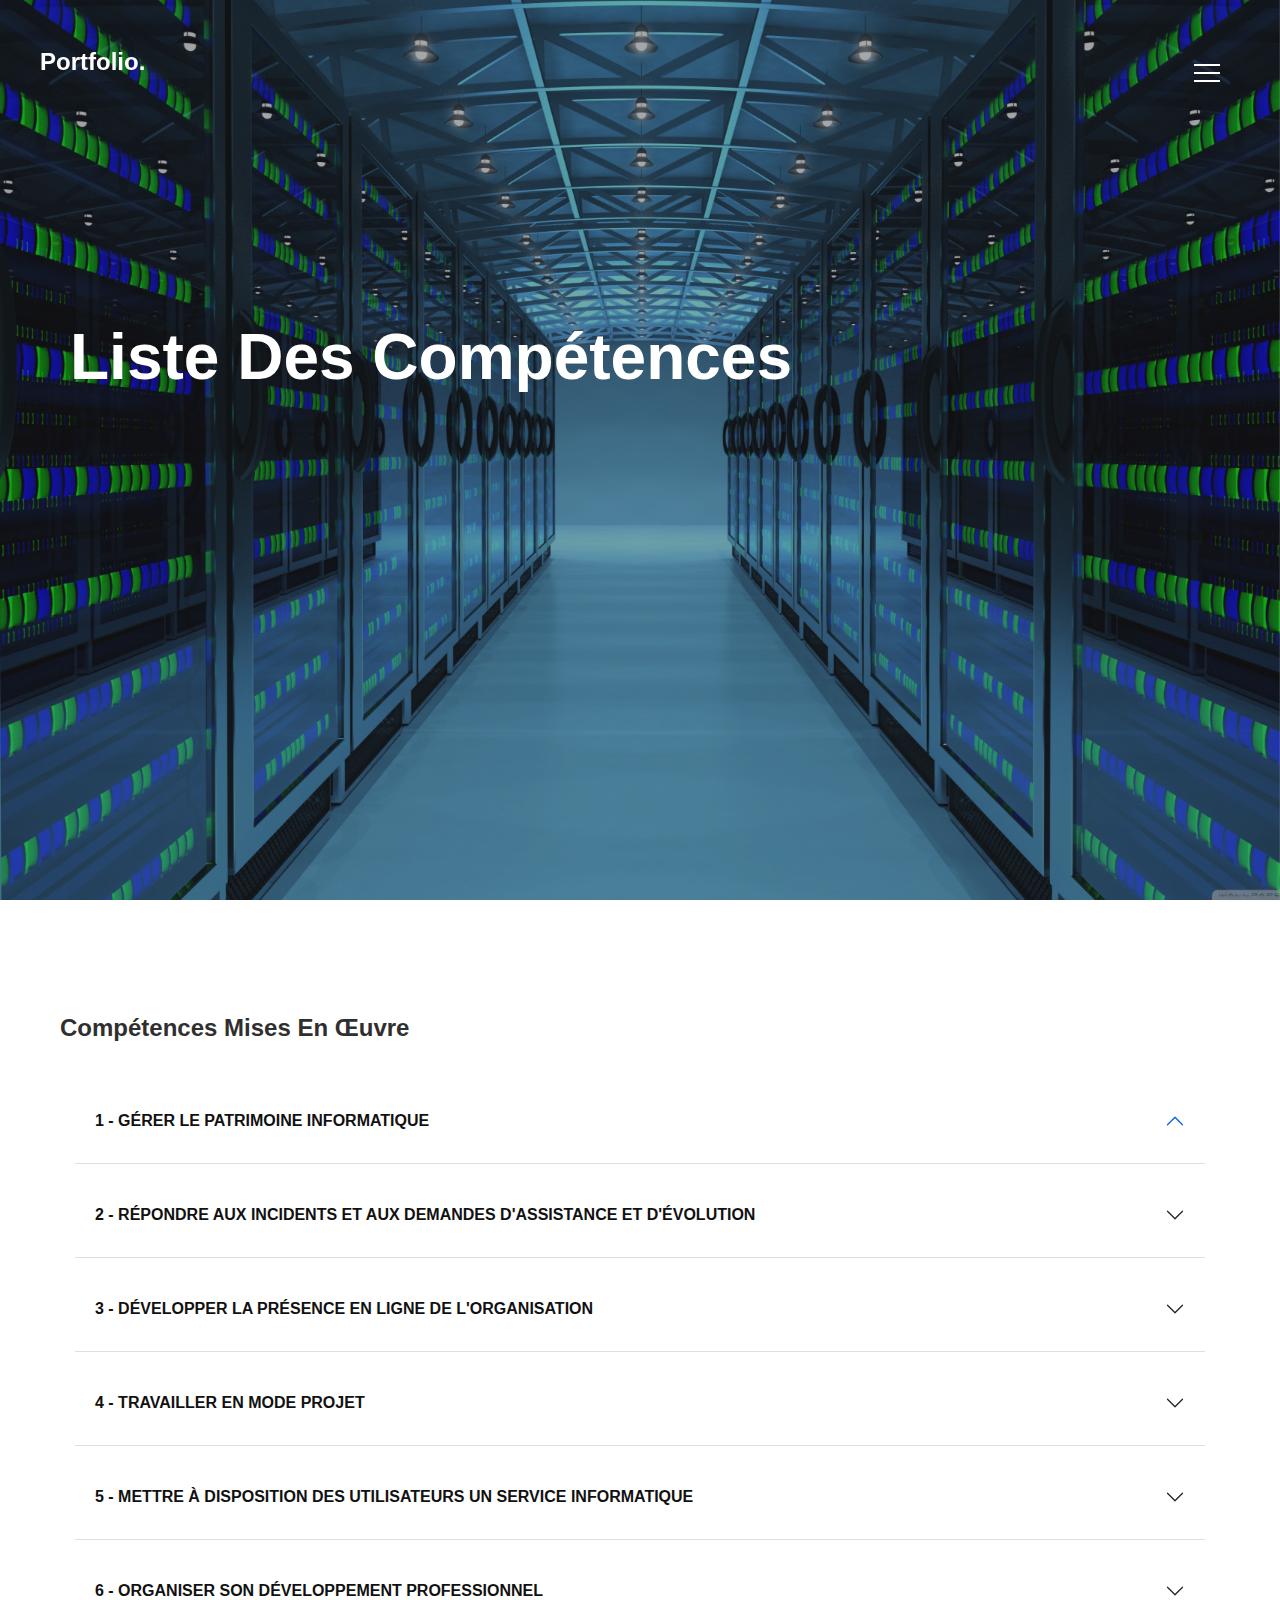
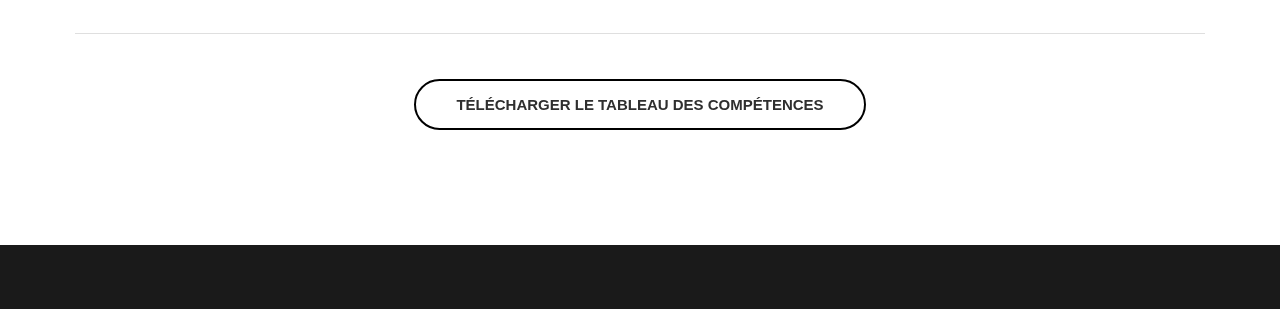
==== commit dfedc84c: "Update competences.html" ====
--- a/competences.html
+++ b/competences.html
@@ -28,7 +28,7 @@
 <div class="nav nav-overlay">
 	<div class="nav__content">
 		<ul class="nav__list">
-			<li class="nav__list-item"><a href="#" class="hover-target">Accueil</a></li>
+			<li class="nav__list-item"><a href="index.html" class="hover-target">Accueil</a></li>
 			<li class="nav__list-item active-nav"><a href="competences.html" class="hover-target">Compétences</a></li>
 			<!--<li class="nav__list-item"><a href="blog.html" class="hover-target">Blog</a></li>
 			<li class="nav__list-item"><a href="single-post.html" class="hover-target">Single Post</a></li>
@@ -60,10 +60,6 @@
 			<div class="row">
 				<div class="col-md-12">			
 					<h1 class="page-title">Liste des compétences</h1>
-					<div class="breadcrumbs">
-						<span class="item"><a href="index.html">Accueil /</a></span>
-						<span class="item">Compétences</span>
-					</div>
 				</div>
 			</div>
 		</div>
@@ -96,7 +92,6 @@
 				    </h2>
 				    <div id="collapseOne" class="accordion-collapse collapse" aria-labelledby="headingOne">
 				      <div class="accordion-body">
-				        <strong>This is the first item's accordion body.</strong> It is shown by default, until the collapse plugin adds the appropriate classes that we use to style each element. These classes control the overall appearance, as well as the showing and hiding via CSS transitions. You can modify any of this with custom CSS or overriding our default variables. It's also worth noting that just about any HTML can go within the <code>.accordion-body</code>, though the transition does limit overflow.
 				      </div>
 				    </div>
 				  </div>
@@ -111,7 +106,6 @@
 				    </h2>
 				    <div id="collapseTwo" class="accordion-collapse collapse" aria-labelledby="headingTwo">
 				      <div class="accordion-body">
-				        <strong>This is the second item's accordion body.</strong> It is hidden by default, until the collapse plugin adds the appropriate classes that we use to style each element. These classes control the overall appearance, as well as the showing and hiding via CSS transitions. You can modify any of this with custom CSS or overriding our default variables. It's also worth noting that just about any HTML can go within the <code>.accordion-body</code>, though the transition does limit overflow.
 				      </div>
 				    </div>
 				  </div>
@@ -126,7 +120,6 @@
 				    </h2>
 				    <div id="collapseThree" class="accordion-collapse collapse" aria-labelledby="headingThree">
 				      <div class="accordion-body">
-				        <strong>This is the third item's accordion body.</strong> It is hidden by default, until the collapse plugin adds the appropriate classes that we use to style each element. These classes control the overall appearance, as well as the showing and hiding via CSS transitions. You can modify any of this with custom CSS or overriding our default variables. It's also worth noting that just about any HTML can go within the <code>.accordion-body</code>, though the transition does limit overflow.
 				      </div>
 				    </div>
 				  </div>
@@ -140,7 +133,6 @@
 				    </h2>
 				    <div id="collapseFour" class="accordion-collapse collapse" aria-labelledby="headingFour">
 				      <div class="accordion-body">
-				        <strong>This is the third item's accordion body.</strong> It is hidden by default, until the collapse plugin adds the appropriate classes that we use to style each element. These classes control the overall appearance, as well as the showing and hiding via CSS transitions. You can modify any of this with custom CSS or overriding our default variables. It's also worth noting that just about any HTML can go within the <code>.accordion-body</code>, though the transition does limit overflow.
 				      </div>
 				    </div>
 				  </div>
@@ -153,8 +145,7 @@
 				      </button>
 				    </h2>
 				    <div id="collapseFive" class="accordion-collapse collapse" aria-labelledby="headingFive">
-				      <div class="accordion-body">
-				        <strong>This is the third item's accordion body.</strong> It is hidden by default, until the collapse plugin adds the appropriate classes that we use to style each element. These classes control the overall appearance, as well as the showing and hiding via CSS transitions. You can modify any of this with custom CSS or overriding our default variables. It's also worth noting that just about any HTML can go within the <code>.accordion-body</code>, though the transition does limit overflow.
+				      <div class="accordion-body">      
 				      </div>
 				    </div>
 				  </div>
@@ -169,13 +160,13 @@
 				    <div id="collapseSix" class="accordion-collapse collapse" aria-labelledby="headingSix">
 				      <div class="accordion-body">
 						<img src="images/cv_example.png" id="img_cv">
-				        <a href="https://drive.google.com/file/d/1sajQvlNUaDb-8VjccD_Vbi6Smx7QDa6U/view?usp=sharing" class="btn btn-outline-dark" id="bouton">Télécharger mon cv !</a>
+				        <a href="doc/curriculum.pdf" download="curriculum.pdf" class="btn btn-outline-dark<" id="bouton">Télécharger mon cv !</a>
 					</div>
 				    </div>
 				  </div>
 				  <div class="bouton_dl_tableau">
 
-					<a href="https://drive.google.com/file/d/1rAIfqJoJOE31QlSceVh4FdsAQ4vWt7o1/view?usp=sharing" class="btn btn-outline-dark" id="bouton">Télécharger le Tableau des compétences</a>
+					<a href="doc/tableau_synthèse_laffontkevin.pdf" download="tableau_synthèse_laffontkevin.pdf" class="btn btn-outline-dark" id="bouton">Télécharger le Tableau des compétences</a>
 
 				  </div>
 				  
